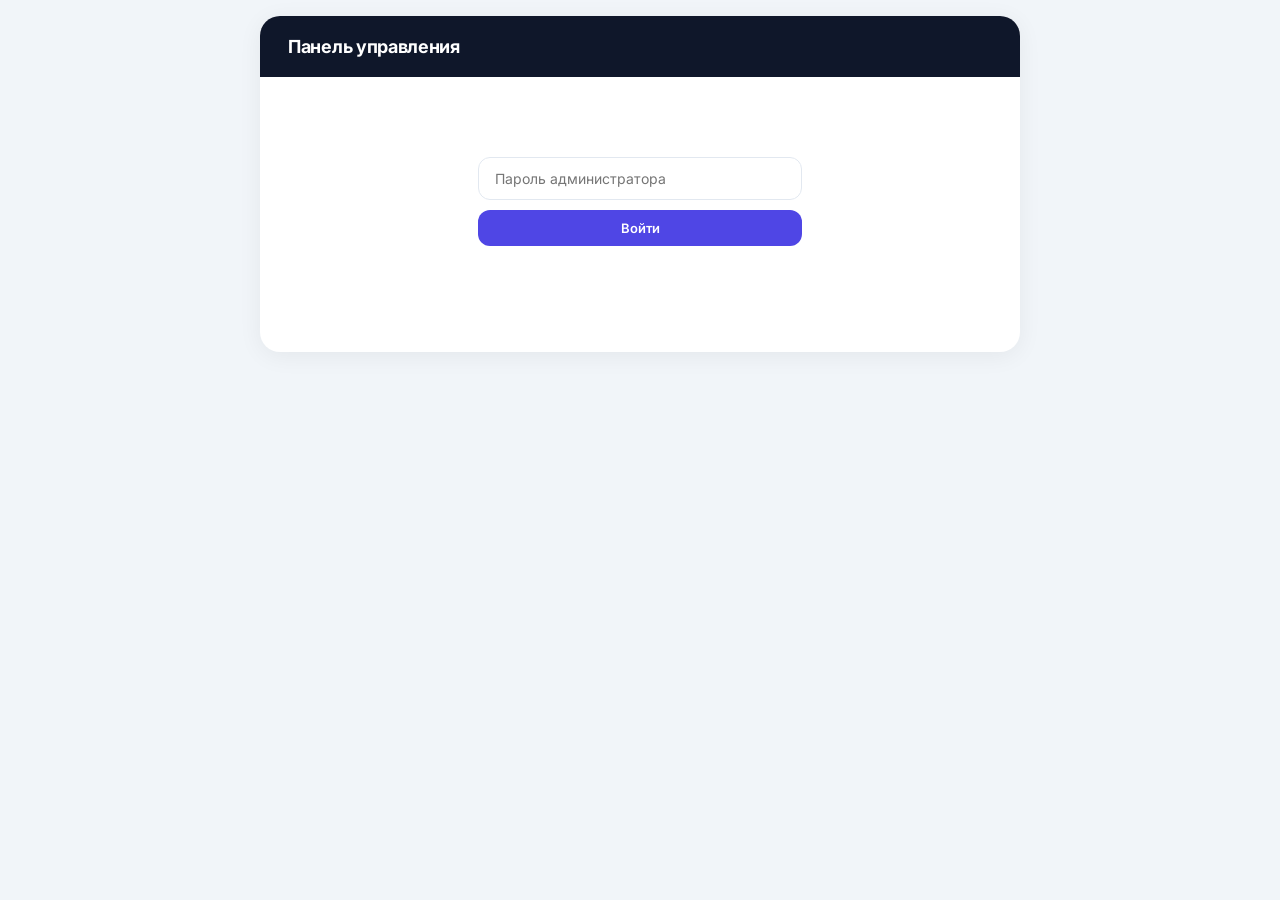
==== adminkapanel.html @ 9cd95189 "Add files via upload" ====
<!DOCTYPE html>
<html lang="ru">
<head>
  <meta charset="UTF-8">
  <meta name="viewport" content="width=device-width,initial-scale=1">
  <title>Панель управления</title>
  <link rel="preconnect" href="https://fonts.googleapis.com">
  <link href="https://fonts.googleapis.com/css2?family=Inter:wght@400;500;600;700&display=swap" rel="stylesheet">
  <style>
    * { box-sizing: border-box; margin: 0; padding: 0; }
    body { font-family: 'Inter', system-ui, -apple-system, sans-serif; background: #f1f5f9; min-height: 100vh; padding: 16px; }
    .container { max-width: 760px; margin: 0 auto; }
    .card { background: #fff; border-radius: 20px; box-shadow: 0 4px 24px rgba(0,0,0,.06); overflow: hidden; margin-bottom: 20px; }
    .card-header { background: #0f172a; color: #fff; padding: 20px 28px; display: flex; justify-content: space-between; align-items: center; flex-wrap: wrap; gap: 10px; }
    .card-header h2 { font-size: 18px; font-weight: 700; letter-spacing: -.3px; }
    .badge-count { background: rgba(255,255,255,.15); padding: 6px 14px; border-radius: 999px; font-size: 13px; font-weight: 600; }
    .card-body { padding: 20px 28px; }
    .section-title { font-size: 12px; font-weight: 700; text-transform: uppercase; letter-spacing: .8px; color: #64748b; margin-bottom: 12px; }
    .input-row { display: flex; gap: 10px; flex-wrap: wrap; margin-bottom: 10px; }
    input, select { flex: 1; min-width: 100px; padding: 12px 16px; border: 1px solid #e2e8f0; border-radius: 12px; font-size: 14px; font-family: inherit; background: #fff; transition: border .2s; }
    input:focus, select:focus { outline: none; border-color: #4f46e5; box-shadow: 0 0 0 3px rgba(79,70,229,.1); }
    .btn { padding: 10px 18px; border-radius: 12px; font-size: 13px; font-weight: 600; cursor: pointer; border: none; transition: all .2s; font-family: inherit; white-space: nowrap; }
    .btn-primary { background: #4f46e5; color: #fff; }
    .btn-primary:hover { background: #4338ca; }
    .btn-primary:disabled { opacity: .5; cursor: not-allowed; }
    .btn-danger { background: #fff; color: #e11d48; border: 1px solid #fecdd3; }
    .btn-danger:hover { background: #ffe4e6; }
    .btn-secondary { background: #f1f5f9; color: #334155; border: 1px solid #e2e8f0; font-size: 12px; padding: 6px 14px; }
    .btn-secondary:hover { background: #e2e8f0; }
    .code-big { background: #f8fafc; border: 1px solid #e2e8f0; border-radius: 16px; padding: 20px; text-align: center; margin-top: 12px; display: none; }
    .code-big .code { font-size: 36px; font-weight: 700; letter-spacing: 10px; color: #0f172a; }
    .code-big .meta { font-size: 12px; color: #64748b; margin-top: 6px; }
    .tabs { display: flex; gap: 4px; margin-bottom: 16px; background: #f1f5f9; border-radius: 12px; padding: 4px; }
    .tab { flex: 1; text-align: center; padding: 10px; border-radius: 10px; font-size: 13px; font-weight: 600; cursor: pointer; color: #64748b; transition: all .2s; }
    .tab.active { background: #fff; color: #0f172a; box-shadow: 0 1px 3px rgba(0,0,0,.08); }
    .table-wrap { overflow-x: auto; border: 1px solid #e2e8f0; border-radius: 12px; max-height: 400px; overflow-y: auto; }
    table { width: 100%; border-collapse: collapse; font-size: 13px; }
    th { text-align: left; padding: 12px 14px; background: #f8fafc; color: #64748b; font-weight: 600; font-size: 11px; text-transform: uppercase; letter-spacing: .5px; border-bottom: 1px solid #e2e8f0; position: sticky; top: 0; }
    td { padding: 12px 14px; border-bottom: 1px solid #f1f5f9; color: #334155; }
    tr:last-child td { border-bottom: none; }
    .badge { display: inline-block; padding: 4px 10px; border-radius: 999px; font-size: 11px; font-weight: 600; }
    .badge-active { background: #d1fae5; color: #047857; }
    .badge-used { background: #dbeafe; color: #1e40af; }
    .badge-expired { background: #f1f5f9; color: #94a3b8; }
    .badge-revoked { background: #ffe4e6; color: #be123c; }
    .msg { font-size: 13px; color: #64748b; margin-top: 8px; min-height: 18px; }
    .login-box { max-width: 380px; margin: 60px auto; }
    .login-box input { width: 100%; margin-bottom: 10px; }
    .login-box .btn { width: 100%; }
    #panel { display: none; }
    .empty-state { text-align: center; padding: 30px; color: #94a3b8; }
    @media (max-width: 500px) { .card-body { padding: 14px; } }
  </style>
</head>
<body>

<div class="container">
  <div class="card" id="loginBox">
    <div class="card-header"><h2>Панель управления</h2></div>
    <div class="card-body login-box">
      <input type="password" id="pass" placeholder="Пароль администратора">
      <button class="btn btn-primary" onclick="login()">Войти</button>
      <div class="msg" id="msgLogin"></div>
    </div>
  </div>

  <div id="panel">
    <div class="card">
      <div class="card-header"><h2>Создать код доступа</h2></div>
      <div class="card-body">
        <div class="input-row">
          <input type="text" id="name" placeholder="Имя клиента или номер чека">
          <select id="ttl">
            <option value="604800">7 дней</option>
            <option value="1209600">14 дней</option>
            <option value="2592000" selected>30 дней</option>
            <option value="7776000">3 месяца</option>
            <option value="31536000">1 год</option>
          </select>
          <button class="btn btn-primary" onclick="createCode()">Создать</button>
        </div>
        <div class="code-big" id="codeDisplay">
          <div class="code" id="code"></div>
          <div class="meta" id="codeMeta"></div>
        </div>
        <div class="msg" id="msgCreate"></div>
      </div>
    </div>

    <div class="card">
      <div class="card-header">
        <h2>Управление доступами</h2>
        <span class="badge-count" id="activeCount">0</span>
      </div>
      <div class="card-body">
        <div class="tabs">
          <div class="tab active" onclick="switchTab('active')">Активные</div>
          <div class="tab" onclick="switchTab('history')">История</div>
        </div>
        <div class="input-row" style="margin-bottom:12px;">
          <input type="text" id="searchInput" placeholder="Поиск по имени..." oninput="filterTable()">
          <button class="btn btn-secondary" onclick="loadStats()">Обновить</button>
        </div>
        <div class="table-wrap">
          <table>
            <thead><tr><th>Клиент</th><th>Код</th><th>Создан</th><th>Истекает</th><th>Статус</th><th></th></tr></thead>
            <tbody id="statsBody"><tr><td colspan="6"><div class="empty-state">Загрузка...</div></td></tr></tbody>
          </table>
        </div>
        <div class="msg" id="msgStats"></div>
      </div>
    </div>

    <div class="card">
      <div class="card-header"><h2>Отозвать доступ</h2></div>
      <div class="card-body">
        <div class="input-row">
          <input type="text" id="revokeName" placeholder="Имя клиента для отзыва">
          <button class="btn btn-danger" onclick="revokeAccess()">Отозвать доступ</button>
        </div>
        <div class="msg" id="msgRevoke"></div>
      </div>
    </div>
  </div>
</div>

<script>
let adminPass = '';
let currentTab = 'active';
let allCodes = [];
let allAccessKeys = [];

async function login() {
    adminPass = document.getElementById('pass').value;
    const r = await fetch('/.netlify/functions/admin', {
        method:'POST', headers:{'Content-Type':'application/json'},
        body: JSON.stringify({pass:adminPass, name:'check', ttl:1})
    });
    if (r.ok) {
        document.getElementById('loginBox').style.display = 'none';
        document.getElementById('panel').style.display = 'block';
        loadStats();
    } else {
        document.getElementById('msgLogin').textContent = 'Неверный пароль';
    }
}

function switchTab(tab) {
    currentTab = tab;
    document.querySelectorAll('.tab').forEach((t,i) => {
        t.classList.toggle('active', (i===0 && tab==='active') || (i===1 && tab==='history'));
    });
    filterTable();
}

async function createCode() {
    const name = document.getElementById('name').value || 'User';
    const ttl = parseInt(document.getElementById('ttl').value);
    const btn = document.querySelector('.btn-primary');
    btn.disabled = true;
    document.getElementById('msgCreate').textContent = 'Создание...';
    
    const r = await fetch('/.netlify/functions/admin', {
        method:'POST', headers:{'Content-Type':'application/json'},
        body: JSON.stringify({pass:adminPass, name, ttl})
    });
    const data = await r.json();
    if (r.ok) {
        document.getElementById('code').textContent = data.code;
        const days = Math.round(ttl/86400);
        document.getElementById('codeMeta').textContent = `Срок: ${days} дн. | Клиент: ${name}`;
        document.getElementById('codeDisplay').style.display = 'block';
        document.getElementById('msgCreate').textContent = '';
        loadStats();
    } else {
        document.getElementById('msgCreate').textContent = 'Ошибка создания кода';
    }
    btn.disabled = false;
}

async function revokeAccess() {
    const name = document.getElementById('revokeName').value.trim();
    if (!name) { document.getElementById('msgRevoke').textContent = 'Введите имя клиента'; return; }
    
    document.getElementById('msgRevoke').textContent = 'Отзыв доступа...';
    
    // Удаляем ключ доступа
    await fetch(`https://sharp-boxer-145758.upstash.io/del/access:${name}`, {
        headers: { Authorization: `Bearer gQAAAAAAAjleAAIgcDJkYjRlZTgzNDVkODY0ZDBlOTBlY2U2MzBiZjE2MDA1NA` }
    });
    
    // Удаляем все коды с этим именем
    const keysToDelete = allCodes.filter(c => c.name === name);
    for (const k of keysToDelete) {
        if (k.code !== '-') {
            await fetch(`https://sharp-boxer-145758.upstash.io/del/code:${k.code}`, {
                headers: { Authorization: `Bearer gQAAAAAAAjleAAIgcDJkYjRlZTgzNDVkODY0ZDBlOTBlY2U2MzBiZjE2MDA1NA` }
            });
        }
    }
    
    document.getElementById('msgRevoke').textContent = `Доступ для "${name}" полностью отозван.`;
    document.getElementById('revokeName').value = '';
    loadStats();
}

async function loadStats() {
    document.getElementById('msgStats').textContent = '';
    try {
        allCodes = [];
        
        // Загружаем ключи доступа access:*
        const r1 = await fetch('https://sharp-boxer-145758.upstash.io/keys/access:*', {
            headers: { Authorization: `Bearer gQAAAAAAAjleAAIgcDJkYjRlZTgzNDVkODY0ZDBlOTBlY2U2MzBiZjE2MDA1NA` }
        });
        const d1 = await r1.json();
        allAccessKeys = d1.result || [];
        
        for (const accessKey of allAccessKeys) {
            const r = await fetch(`https://sharp-boxer-145758.upstash.io/get/${accessKey}`, {
                headers: { Authorization: `Bearer gQAAAAAAAjleAAIgcDJkYjRlZTgzNDVkODY0ZDBlOTBlY2U2MzBiZjE2MDA1NA` }
            });
            const d = await r.json();
            if (d.result) {
                try {
                    const info = JSON.parse(d.result);
                    allCodes.push({
                        name: info.name,
                        code: '-',
                        createdAt: new Date(info.createdAt || Date.now()),
                        expiresAt: new Date(info.expiresAt || Date.now()),
                        isActive: true,
                        isUsed: false
                    });
                } catch(e) {}
            }
        }
        
        // Загружаем неиспользованные коды code:*
        const r2 = await fetch('https://sharp-boxer-145758.upstash.io/keys/code:*', {
            headers: { Authorization: `Bearer gQAAAAAAAjleAAIgcDJkYjRlZTgzNDVkODY0ZDBlOTBlY2U2MzBiZjE2MDA1NA` }
        });
        const d2 = await r2.json();
        const codeKeys = d2.result || [];
        
        for (const key of codeKeys) {
            const r = await fetch(`https://sharp-boxer-145758.upstash.io/get/${key}`, {
                headers: { Authorization: `Bearer gQAAAAAAAjleAAIgcDJkYjRlZTgzNDVkODY0ZDBlOTBlY2U2MzBiZjE2MDA1NA` }
            });
            const d = await r.json();
            if (d.result) {
                try {
                    const info = JSON.parse(d.result);
                    const expires = new Date(info.expiresAt);
                    const now = new Date();
                    allCodes.push({
                        name: info.name,
                        code: key.replace('code:',''),
                        createdAt: new Date(info.createdAt),
                        expiresAt: expires,
                        isActive: expires > now,
                        isUsed: false
                    });
                } catch(e) {}
            }
        }
        
        // Убираем дубликаты
        const seen = new Set();
        allCodes = allCodes.filter(c => {
            const key = c.name + c.code;
            if (seen.has(key)) return false;
            seen.add(key);
            return true;
        });
        
        allCodes.sort((a,b) => b.createdAt - a.createdAt);
        
        const activeCodes = allCodes.filter(c => c.isActive);
        document.getElementById('activeCount').textContent = activeCodes.length;
        
        filterTable();
        document.getElementById('msgStats').textContent = `Всего записей: ${allCodes.length} | Активных: ${activeCodes.length}`;
    } catch(e) {
        document.getElementById('msgStats').textContent = 'Ошибка загрузки';
    }
}

function filterTable() {
    const query = document.getElementById('searchInput').value.toLowerCase();
    let filtered = currentTab === 'active' ? allCodes.filter(c => c.isActive) : [...allCodes];
    if (query) filtered = filtered.filter(c => c.name.toLowerCase().includes(query));
    renderTable(filtered);
}

function renderTable(codes) {
    let html = '';
    for (const c of codes) {
        let statusBadge = '';
        if (c.isActive) statusBadge = '<span class="badge badge-active">Активен</span>';
        else if (c.expiresAt < new Date()) statusBadge = '<span class="badge badge-expired">Истёк</span>';
        else statusBadge = '<span class="badge badge-used">Использован</span>';
        
        html += `<tr>
            <td><strong>${c.name}</strong></td>
            <td style="font-family:monospace;">${c.code}</td>
            <td>${c.createdAt.toLocaleString('ru-RU')}</td>
            <td>${c.expiresAt.toLocaleString('ru-RU')}</td>
            <td>${statusBadge}</td>
            <td style="text-align:right;">
                ${c.isActive ? `<button class="btn btn-danger" style="padding:4px 10px;font-size:11px;" onclick="revokeByName('${c.name}')">Отозвать</button>` : '<span style="color:#94a3b8;font-size:11px;">—</span>'}
            </td>
        </tr>`;
    }
    document.getElementById('statsBody').innerHTML = html || '<tr><td colspan="6"><div class="empty-state">Нет записей</div></td></tr>';
}

function revokeByName(name) {
    document.getElementById('revokeName').value = name;
    revokeAccess();
}
</script>
</body>
</html>
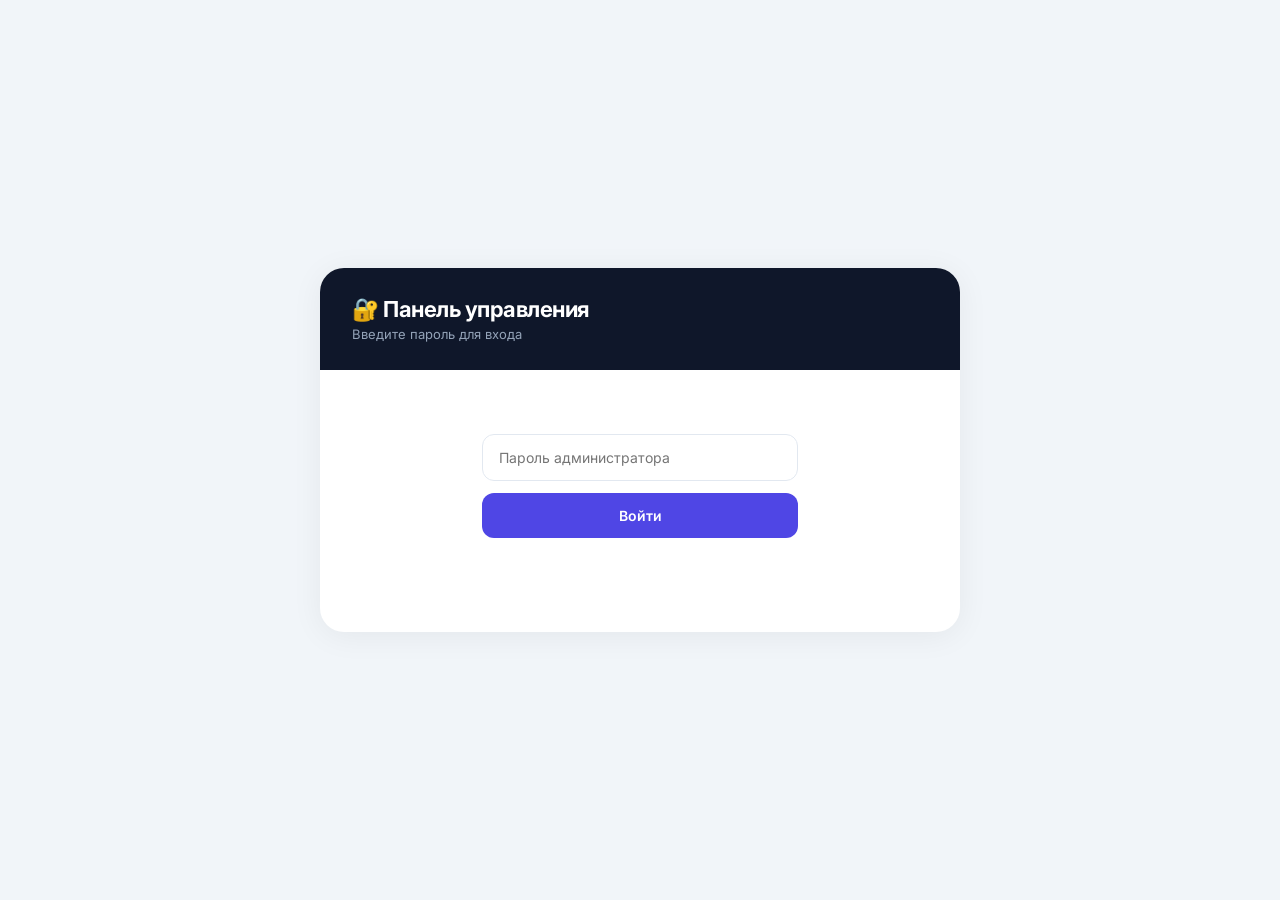
==== commit 25a98720: "Update adminkapanel.html" ====
--- a/adminkapanel.html
+++ b/adminkapanel.html
@@ -2,125 +2,146 @@
 <html lang="ru">
 <head>
   <meta charset="UTF-8">
-  <meta name="viewport" content="width=device-width,initial-scale=1">
+  <meta name="viewport" content="width=device-width,initial-scale=1,maximum-scale=1,user-scalable=no">
   <title>Панель управления</title>
-  <link rel="preconnect" href="https://fonts.googleapis.com">
   <link href="https://fonts.googleapis.com/css2?family=Inter:wght@400;500;600;700&display=swap" rel="stylesheet">
   <style>
     * { box-sizing: border-box; margin: 0; padding: 0; }
-    body { font-family: 'Inter', system-ui, -apple-system, sans-serif; background: #f1f5f9; min-height: 100vh; padding: 16px; }
-    .container { max-width: 760px; margin: 0 auto; }
-    .card { background: #fff; border-radius: 20px; box-shadow: 0 4px 24px rgba(0,0,0,.06); overflow: hidden; margin-bottom: 20px; }
-    .card-header { background: #0f172a; color: #fff; padding: 20px 28px; display: flex; justify-content: space-between; align-items: center; flex-wrap: wrap; gap: 10px; }
-    .card-header h2 { font-size: 18px; font-weight: 700; letter-spacing: -.3px; }
-    .badge-count { background: rgba(255,255,255,.15); padding: 6px 14px; border-radius: 999px; font-size: 13px; font-weight: 600; }
-    .card-body { padding: 20px 28px; }
-    .section-title { font-size: 12px; font-weight: 700; text-transform: uppercase; letter-spacing: .8px; color: #64748b; margin-bottom: 12px; }
-    .input-row { display: flex; gap: 10px; flex-wrap: wrap; margin-bottom: 10px; }
-    input, select { flex: 1; min-width: 100px; padding: 12px 16px; border: 1px solid #e2e8f0; border-radius: 12px; font-size: 14px; font-family: inherit; background: #fff; transition: border .2s; }
+    body { font-family: 'Inter', -apple-system, sans-serif; background: #f1f5f9; min-height: 100vh; display: flex; align-items: center; justify-content: center; padding: 16px; }
+    .panel { width: 100%; max-width: 640px; background: #fff; border-radius: 24px; box-shadow: 0 4px 32px rgba(0,0,0,.06); overflow: hidden; }
+    .panel-header { background: #0f172a; color: #fff; padding: 28px 32px; }
+    .panel-header h1 { font-size: 22px; font-weight: 700; letter-spacing: -.5px; }
+    .panel-header p { font-size: 13px; color: #94a3b8; margin-top: 4px; }
+    .panel-body { padding: 24px 32px; }
+    .card { background: #f8fafc; border: 1px solid #e2e8f0; border-radius: 16px; padding: 24px; margin-bottom: 20px; }
+    .card-title { font-size: 15px; font-weight: 700; color: #0f172a; margin-bottom: 16px; display: flex; align-items: center; gap: 10px; }
+    .card-title .icon { width: 36px; height: 36px; border-radius: 10px; display: flex; align-items: center; justify-content: center; font-size: 18px; flex-shrink: 0; }
+    .icon-green { background: #d1fae5; color: #047857; }
+    .icon-blue { background: #dbeafe; color: #1e40af; }
+    .icon-red { background: #ffe4e6; color: #be123c; }
+    .input-row { display: flex; gap: 10px; flex-wrap: wrap; }
+    input, select { flex: 1; min-width: 120px; padding: 14px 16px; border: 1px solid #e2e8f0; border-radius: 12px; font-size: 14px; font-family: inherit; background: #fff; transition: all .15s; }
     input:focus, select:focus { outline: none; border-color: #4f46e5; box-shadow: 0 0 0 3px rgba(79,70,229,.1); }
-    .btn { padding: 10px 18px; border-radius: 12px; font-size: 13px; font-weight: 600; cursor: pointer; border: none; transition: all .2s; font-family: inherit; white-space: nowrap; }
+    .btn { padding: 14px 24px; border-radius: 12px; font-size: 14px; font-weight: 600; cursor: pointer; border: none; transition: all .15s; font-family: inherit; white-space: nowrap; }
     .btn-primary { background: #4f46e5; color: #fff; }
-    .btn-primary:hover { background: #4338ca; }
-    .btn-primary:disabled { opacity: .5; cursor: not-allowed; }
+    .btn-primary:hover { background: #4338ca; transform: translateY(-1px); box-shadow: 0 4px 12px rgba(79,70,229,.3); }
+    .btn-primary:disabled { opacity: .5; transform: none; box-shadow: none; }
     .btn-danger { background: #fff; color: #e11d48; border: 1px solid #fecdd3; }
     .btn-danger:hover { background: #ffe4e6; }
-    .btn-secondary { background: #f1f5f9; color: #334155; border: 1px solid #e2e8f0; font-size: 12px; padding: 6px 14px; }
-    .btn-secondary:hover { background: #e2e8f0; }
-    .code-big { background: #f8fafc; border: 1px solid #e2e8f0; border-radius: 16px; padding: 20px; text-align: center; margin-top: 12px; display: none; }
-    .code-big .code { font-size: 36px; font-weight: 700; letter-spacing: 10px; color: #0f172a; }
-    .code-big .meta { font-size: 12px; color: #64748b; margin-top: 6px; }
-    .tabs { display: flex; gap: 4px; margin-bottom: 16px; background: #f1f5f9; border-radius: 12px; padding: 4px; }
-    .tab { flex: 1; text-align: center; padding: 10px; border-radius: 10px; font-size: 13px; font-weight: 600; cursor: pointer; color: #64748b; transition: all .2s; }
-    .tab.active { background: #fff; color: #0f172a; box-shadow: 0 1px 3px rgba(0,0,0,.08); }
-    .table-wrap { overflow-x: auto; border: 1px solid #e2e8f0; border-radius: 12px; max-height: 400px; overflow-y: auto; }
+    .btn-outline { background: #fff; color: #334155; border: 1px solid #e2e8f0; }
+    .btn-outline:hover { background: #f1f5f9; }
+    .btn-sm { padding: 8px 14px; font-size: 12px; }
+    .code-display { background: #0f172a; color: #fff; border-radius: 16px; padding: 24px; text-align: center; margin-top: 16px; display: none; }
+    .code-display .code { font-size: 42px; font-weight: 700; letter-spacing: 10px; }
+    .code-display .meta { font-size: 13px; color: #94a3b8; margin-top: 6px; }
+    .code-display .copy-btn { margin-top: 12px; }
+    .table-wrap { border: 1px solid #e2e8f0; border-radius: 12px; overflow-x: auto; max-height: 350px; overflow-y: auto; }
     table { width: 100%; border-collapse: collapse; font-size: 13px; }
-    th { text-align: left; padding: 12px 14px; background: #f8fafc; color: #64748b; font-weight: 600; font-size: 11px; text-transform: uppercase; letter-spacing: .5px; border-bottom: 1px solid #e2e8f0; position: sticky; top: 0; }
-    td { padding: 12px 14px; border-bottom: 1px solid #f1f5f9; color: #334155; }
-    tr:last-child td { border-bottom: none; }
+    th { text-align: left; padding: 12px 16px; background: #f8fafc; color: #64748b; font-weight: 600; font-size: 11px; text-transform: uppercase; letter-spacing: .5px; position: sticky; top: 0; }
+    td { padding: 12px 16px; border-bottom: 1px solid #f1f5f9; color: #334155; }
+    tr:hover td { background: #f8fafc; }
     .badge { display: inline-block; padding: 4px 10px; border-radius: 999px; font-size: 11px; font-weight: 600; }
     .badge-active { background: #d1fae5; color: #047857; }
+    .badge-expired { background: #f1f5f9; color: #94a3b8; }
     .badge-used { background: #dbeafe; color: #1e40af; }
-    .badge-expired { background: #f1f5f9; color: #94a3b8; }
-    .badge-revoked { background: #ffe4e6; color: #be123c; }
-    .msg { font-size: 13px; color: #64748b; margin-top: 8px; min-height: 18px; }
-    .login-box { max-width: 380px; margin: 60px auto; }
-    .login-box input { width: 100%; margin-bottom: 10px; }
+    .msg { font-size: 13px; color: #64748b; margin-top: 10px; min-height: 20px; }
+    .login-box { max-width: 380px; margin: 40px auto; text-align: center; }
+    .login-box input { width: 100%; margin-bottom: 12px; }
     .login-box .btn { width: 100%; }
     #panel { display: none; }
-    .empty-state { text-align: center; padding: 30px; color: #94a3b8; }
-    @media (max-width: 500px) { .card-body { padding: 14px; } }
+    .tabs { display: flex; gap: 4px; margin-bottom: 16px; background: #f1f5f9; border-radius: 12px; padding: 4px; }
+    .tab { flex: 1; text-align: center; padding: 10px; border-radius: 10px; font-size: 13px; font-weight: 600; cursor: pointer; color: #64748b; transition: all .15s; }
+    .tab.active { background: #fff; color: #0f172a; box-shadow: 0 1px 3px rgba(0,0,0,.08); }
+    .stat-row { display: flex; gap: 8px; flex-wrap: wrap; margin-bottom: 16px; }
+    .stat-item { flex: 1; min-width: 80px; background: #fff; border: 1px solid #e2e8f0; border-radius: 12px; padding: 12px; text-align: center; }
+    .stat-item .stat-num { font-size: 22px; font-weight: 700; color: #0f172a; }
+    .stat-item .stat-label { font-size: 11px; color: #94a3b8; margin-top: 2px; }
+    @media (max-width: 480px) {
+      .panel-body { padding: 16px; }
+      .input-row { flex-direction: column; }
+      .btn { width: 100%; }
+      .stat-row { gap: 6px; }
+      .stat-item { min-width: 60px; padding: 10px; }
+      .stat-item .stat-num { font-size: 18px; }
+    }
   </style>
 </head>
 <body>
 
-<div class="container">
-  <div class="card" id="loginBox">
-    <div class="card-header"><h2>Панель управления</h2></div>
-    <div class="card-body login-box">
-      <input type="password" id="pass" placeholder="Пароль администратора">
-      <button class="btn btn-primary" onclick="login()">Войти</button>
-      <div class="msg" id="msgLogin"></div>
-    </div>
-  </div>
-
-  <div id="panel">
+<div class="panel" id="loginBox">
+  <div class="panel-header">
+    <h1>🔐 Панель управления</h1>
+    <p>Введите пароль для входа</p>
+  </div>
+  <div class="panel-body login-box">
+    <input type="password" id="pass" placeholder="Пароль администратора">
+    <button class="btn btn-primary" onclick="login()">Войти</button>
+    <div class="msg" id="msgLogin"></div>
+  </div>
+</div>
+
+<div class="panel" id="panel">
+  <div class="panel-header">
+    <h1>🔐 Панель управления</h1>
+    <p>Создание кодов и управление доступами</p>
+  </div>
+  <div class="panel-body">
+    
+    <div class="stat-row" id="statRow">
+      <div class="stat-item"><div class="stat-num" id="totalCodes">0</div><div class="stat-label">Всего кодов</div></div>
+      <div class="stat-item"><div class="stat-num" id="activeCodes">0</div><div class="stat-label">Активных</div></div>
+      <div class="stat-item"><div class="stat-num" id="expiredCodes">0</div><div class="stat-label">Истекших</div></div>
+    </div>
+
     <div class="card">
-      <div class="card-header"><h2>Создать код доступа</h2></div>
-      <div class="card-body">
-        <div class="input-row">
-          <input type="text" id="name" placeholder="Имя клиента или номер чека">
-          <select id="ttl">
-            <option value="604800">7 дней</option>
-            <option value="1209600">14 дней</option>
-            <option value="2592000" selected>30 дней</option>
-            <option value="7776000">3 месяца</option>
-            <option value="31536000">1 год</option>
-          </select>
-          <button class="btn btn-primary" onclick="createCode()">Создать</button>
-        </div>
-        <div class="code-big" id="codeDisplay">
-          <div class="code" id="code"></div>
-          <div class="meta" id="codeMeta"></div>
-        </div>
-        <div class="msg" id="msgCreate"></div>
-      </div>
+      <div class="card-title"><span class="icon icon-green">🎫</span>Создать код доступа</div>
+      <div class="input-row">
+        <input type="text" id="name" placeholder="Имя клиента или номер чека">
+        <select id="ttl">
+          <option value="604800">7 дней</option>
+          <option value="1209600">14 дней</option>
+          <option value="2592000" selected>30 дней</option>
+          <option value="7776000">3 месяца</option>
+          <option value="31536000">1 год</option>
+        </select>
+        <button class="btn btn-primary" onclick="createCode()">Создать код</button>
+      </div>
+      <div class="code-display" id="codeDisplay">
+        <div class="code" id="code"></div>
+        <div class="meta" id="codeMeta"></div>
+        <button class="btn btn-outline copy-btn" onclick="copyCode()">📋 Скопировать код</button>
+      </div>
+      <div class="msg" id="msgCreate"></div>
     </div>
 
     <div class="card">
-      <div class="card-header">
-        <h2>Управление доступами</h2>
-        <span class="badge-count" id="activeCount">0</span>
-      </div>
-      <div class="card-body">
-        <div class="tabs">
-          <div class="tab active" onclick="switchTab('active')">Активные</div>
-          <div class="tab" onclick="switchTab('history')">История</div>
-        </div>
-        <div class="input-row" style="margin-bottom:12px;">
-          <input type="text" id="searchInput" placeholder="Поиск по имени..." oninput="filterTable()">
-          <button class="btn btn-secondary" onclick="loadStats()">Обновить</button>
-        </div>
-        <div class="table-wrap">
-          <table>
-            <thead><tr><th>Клиент</th><th>Код</th><th>Создан</th><th>Истекает</th><th>Статус</th><th></th></tr></thead>
-            <tbody id="statsBody"><tr><td colspan="6"><div class="empty-state">Загрузка...</div></td></tr></tbody>
-          </table>
-        </div>
-        <div class="msg" id="msgStats"></div>
-      </div>
+      <div class="card-title"><span class="icon icon-blue">📋</span>Активные доступы</div>
+      <div class="input-row" style="margin-bottom:12px;">
+        <input type="text" id="searchInput" placeholder="🔍 Поиск по имени..." oninput="filterTable()">
+        <button class="btn btn-outline" onclick="loadStats()" style="flex:0;">🔄 Обновить</button>
+      </div>
+      <div class="tabs">
+        <div class="tab active" onclick="switchTab('active')">Активные</div>
+        <div class="tab" onclick="switchTab('history')">История</div>
+      </div>
+      <div class="table-wrap">
+        <table>
+          <thead><tr><th>Клиент</th><th>Код</th><th>Создан</th><th>Истекает</th><th></th></tr></thead>
+          <tbody id="statsBody"><tr><td colspan="5" style="text-align:center;color:#94a3b8;padding:20px;">Загрузка...</td></tr></tbody>
+        </table>
+      </div>
+      <div class="msg" id="msgStats"></div>
     </div>
 
     <div class="card">
-      <div class="card-header"><h2>Отозвать доступ</h2></div>
-      <div class="card-body">
-        <div class="input-row">
-          <input type="text" id="revokeName" placeholder="Имя клиента для отзыва">
-          <button class="btn btn-danger" onclick="revokeAccess()">Отозвать доступ</button>
-        </div>
-        <div class="msg" id="msgRevoke"></div>
-      </div>
-    </div>
+      <div class="card-title"><span class="icon icon-red">❌</span>Отозвать доступ</div>
+      <div class="input-row">
+        <input type="text" id="revokeName" placeholder="Имя клиента для отзыва">
+        <button class="btn btn-danger" onclick="revokeAccess()">Отозвать доступ</button>
+      </div>
+      <div class="msg" id="msgRevoke"></div>
+    </div>
+
   </div>
 </div>
 
@@ -128,7 +149,6 @@
 let adminPass = '';
 let currentTab = 'active';
 let allCodes = [];
-let allAccessKeys = [];
 
 async function login() {
     adminPass = document.getElementById('pass').value;
@@ -141,7 +161,7 @@
         document.getElementById('panel').style.display = 'block';
         loadStats();
     } else {
-        document.getElementById('msgLogin').textContent = 'Неверный пароль';
+        document.getElementById('msgLogin').textContent = '❌ Неверный пароль';
     }
 }
 
@@ -158,7 +178,7 @@
     const ttl = parseInt(document.getElementById('ttl').value);
     const btn = document.querySelector('.btn-primary');
     btn.disabled = true;
-    document.getElementById('msgCreate').textContent = 'Создание...';
+    document.getElementById('msgCreate').textContent = '⏳ Создание...';
     
     const r = await fetch('/.netlify/functions/admin', {
         method:'POST', headers:{'Content-Type':'application/json'},
@@ -168,156 +188,85 @@
     if (r.ok) {
         document.getElementById('code').textContent = data.code;
         const days = Math.round(ttl/86400);
-        document.getElementById('codeMeta').textContent = `Срок: ${days} дн. | Клиент: ${name}`;
+        document.getElementById('codeMeta').textContent = 'Срок: ' + days + ' дн. | Клиент: ' + name;
         document.getElementById('codeDisplay').style.display = 'block';
-        document.getElementById('msgCreate').textContent = '';
+        document.getElementById('msgCreate').textContent = '✅ Код создан!';
+        document.getElementById('name').value = '';
         loadStats();
     } else {
-        document.getElementById('msgCreate').textContent = 'Ошибка создания кода';
+        document.getElementById('msgCreate').textContent = '❌ Ошибка создания';
     }
     btn.disabled = false;
+}
+
+function copyCode() {
+    const code = document.getElementById('code').textContent;
+    navigator.clipboard.writeText(code);
+    alert('📋 Код скопирован: ' + code);
 }
 
 async function revokeAccess() {
     const name = document.getElementById('revokeName').value.trim();
-    if (!name) { document.getElementById('msgRevoke').textContent = 'Введите имя клиента'; return; }
-    
-    document.getElementById('msgRevoke').textContent = 'Отзыв доступа...';
-    
-    // Удаляем ключ доступа
-    await fetch(`https://sharp-boxer-145758.upstash.io/del/access:${name}`, {
-        headers: { Authorization: `Bearer gQAAAAAAAjleAAIgcDJkYjRlZTgzNDVkODY0ZDBlOTBlY2U2MzBiZjE2MDA1NA` }
-    });
-    
-    // Удаляем все коды с этим именем
-    const keysToDelete = allCodes.filter(c => c.name === name);
-    for (const k of keysToDelete) {
-        if (k.code !== '-') {
-            await fetch(`https://sharp-boxer-145758.upstash.io/del/code:${k.code}`, {
-                headers: { Authorization: `Bearer gQAAAAAAAjleAAIgcDJkYjRlZTgzNDVkODY0ZDBlOTBlY2U2MzBiZjE2MDA1NA` }
-            });
+    if (!name) { document.getElementById('msgRevoke').textContent = '❌ Введите имя клиента'; return; }
+    document.getElementById('msgRevoke').textContent = '⏳ Отзыв...';
+    
+    const r = await fetch('/.netlify/functions/admin', {
+        method:'POST', headers:{'Content-Type':'application/json'},
+        body: JSON.stringify({pass:adminPass, name, action:'revoke'})
+    });
+    
+    if (r.ok) {
+        document.getElementById('msgRevoke').textContent = '✅ Доступ отозван: ' + name;
+        document.getElementById('revokeName').value = '';
+        loadStats();
+    } else {
+        document.getElementById('msgRevoke').textContent = '❌ Ошибка отзыва';
+    }
+}
+
+async function loadStats() {
+    allCodes = [];
+    try {
+        const r = await fetch('/.netlify/functions/admin', {
+            method:'POST', headers:{'Content-Type':'application/json'},
+            body: JSON.stringify({pass:adminPass, action:'list'})
+        });
+        if (r.ok) {
+            const data = await r.json();
+            allCodes = (data.codes || []).map(c => ({
+                name: c.name,
+                code: c.code,
+                createdAt: new Date(c.createdAt),
+                expiresAt: new Date(c.expiresAt),
+                isActive: new Date(c.expiresAt) > new Date()
+            }));
+            allCodes.sort((a,b) => b.createdAt - a.createdAt);
         }
-    }
-    
-    document.getElementById('msgRevoke').textContent = `Доступ для "${name}" полностью отозван.`;
-    document.getElementById('revokeName').value = '';
-    loadStats();
-}
-
-async function loadStats() {
-    document.getElementById('msgStats').textContent = '';
-    try {
-        allCodes = [];
-        
-        // Загружаем ключи доступа access:*
-        const r1 = await fetch('https://sharp-boxer-145758.upstash.io/keys/access:*', {
-            headers: { Authorization: `Bearer gQAAAAAAAjleAAIgcDJkYjRlZTgzNDVkODY0ZDBlOTBlY2U2MzBiZjE2MDA1NA` }
-        });
-        const d1 = await r1.json();
-        allAccessKeys = d1.result || [];
-        
-        for (const accessKey of allAccessKeys) {
-            const r = await fetch(`https://sharp-boxer-145758.upstash.io/get/${accessKey}`, {
-                headers: { Authorization: `Bearer gQAAAAAAAjleAAIgcDJkYjRlZTgzNDVkODY0ZDBlOTBlY2U2MzBiZjE2MDA1NA` }
-            });
-            const d = await r.json();
-            if (d.result) {
-                try {
-                    const info = JSON.parse(d.result);
-                    allCodes.push({
-                        name: info.name,
-                        code: '-',
-                        createdAt: new Date(info.createdAt || Date.now()),
-                        expiresAt: new Date(info.expiresAt || Date.now()),
-                        isActive: true,
-                        isUsed: false
-                    });
-                } catch(e) {}
-            }
-        }
-        
-        // Загружаем неиспользованные коды code:*
-        const r2 = await fetch('https://sharp-boxer-145758.upstash.io/keys/code:*', {
-            headers: { Authorization: `Bearer gQAAAAAAAjleAAIgcDJkYjRlZTgzNDVkODY0ZDBlOTBlY2U2MzBiZjE2MDA1NA` }
-        });
-        const d2 = await r2.json();
-        const codeKeys = d2.result || [];
-        
-        for (const key of codeKeys) {
-            const r = await fetch(`https://sharp-boxer-145758.upstash.io/get/${key}`, {
-                headers: { Authorization: `Bearer gQAAAAAAAjleAAIgcDJkYjRlZTgzNDVkODY0ZDBlOTBlY2U2MzBiZjE2MDA1NA` }
-            });
-            const d = await r.json();
-            if (d.result) {
-                try {
-                    const info = JSON.parse(d.result);
-                    const expires = new Date(info.expiresAt);
-                    const now = new Date();
-                    allCodes.push({
-                        name: info.name,
-                        code: key.replace('code:',''),
-                        createdAt: new Date(info.createdAt),
-                        expiresAt: expires,
-                        isActive: expires > now,
-                        isUsed: false
-                    });
-                } catch(e) {}
-            }
-        }
-        
-        // Убираем дубликаты
-        const seen = new Set();
-        allCodes = allCodes.filter(c => {
-            const key = c.name + c.code;
-            if (seen.has(key)) return false;
-            seen.add(key);
-            return true;
-        });
-        
-        allCodes.sort((a,b) => b.createdAt - a.createdAt);
-        
-        const activeCodes = allCodes.filter(c => c.isActive);
-        document.getElementById('activeCount').textContent = activeCodes.length;
-        
-        filterTable();
-        document.getElementById('msgStats').textContent = `Всего записей: ${allCodes.length} | Активных: ${activeCodes.length}`;
-    } catch(e) {
-        document.getElementById('msgStats').textContent = 'Ошибка загрузки';
-    }
+    } catch(e) {}
+    
+    document.getElementById('totalCodes').textContent = allCodes.length;
+    document.getElementById('activeCodes').textContent = allCodes.filter(c => c.isActive).length;
+    document.getElementById('expiredCodes').textContent = allCodes.filter(c => !c.isActive).length;
+    filterTable();
 }
 
 function filterTable() {
     const query = document.getElementById('searchInput').value.toLowerCase();
     let filtered = currentTab === 'active' ? allCodes.filter(c => c.isActive) : [...allCodes];
     if (query) filtered = filtered.filter(c => c.name.toLowerCase().includes(query));
-    renderTable(filtered);
-}
-
-function renderTable(codes) {
-    let html = '';
-    for (const c of codes) {
-        let statusBadge = '';
-        if (c.isActive) statusBadge = '<span class="badge badge-active">Активен</span>';
-        else if (c.expiresAt < new Date()) statusBadge = '<span class="badge badge-expired">Истёк</span>';
-        else statusBadge = '<span class="badge badge-used">Использован</span>';
-        
-        html += `<tr>
+    
+    document.getElementById('statsBody').innerHTML = filtered.map(c => `
+        <tr>
             <td><strong>${c.name}</strong></td>
-            <td style="font-family:monospace;">${c.code}</td>
-            <td>${c.createdAt.toLocaleString('ru-RU')}</td>
-            <td>${c.expiresAt.toLocaleString('ru-RU')}</td>
-            <td>${statusBadge}</td>
-            <td style="text-align:right;">
-                ${c.isActive ? `<button class="btn btn-danger" style="padding:4px 10px;font-size:11px;" onclick="revokeByName('${c.name}')">Отозвать</button>` : '<span style="color:#94a3b8;font-size:11px;">—</span>'}
+            <td style="font-family:monospace;font-weight:600;">${c.code}</td>
+            <td style="font-size:12px;">${c.createdAt.toLocaleString('ru-RU')}</td>
+            <td style="font-size:12px;">${c.expiresAt.toLocaleString('ru-RU')}</td>
+            <td>
+                <span class="badge ${c.isActive ? 'badge-active' : 'badge-expired'}">${c.isActive ? 'Активен' : 'Истёк'}</span>
+                ${c.isActive ? `<button class="btn btn-danger btn-sm" style="margin-left:6px;" onclick="document.getElementById('revokeName').value='${c.name}';revokeAccess();">Отозвать</button>` : ''}
             </td>
-        </tr>`;
-    }
-    document.getElementById('statsBody').innerHTML = html || '<tr><td colspan="6"><div class="empty-state">Нет записей</div></td></tr>';
-}
-
-function revokeByName(name) {
-    document.getElementById('revokeName').value = name;
-    revokeAccess();
+        </tr>
+    `).join('') || '<tr><td colspan="5" style="text-align:center;color:#94a3b8;padding:20px;">Нет записей</td></tr>';
 }
 </script>
 </body>
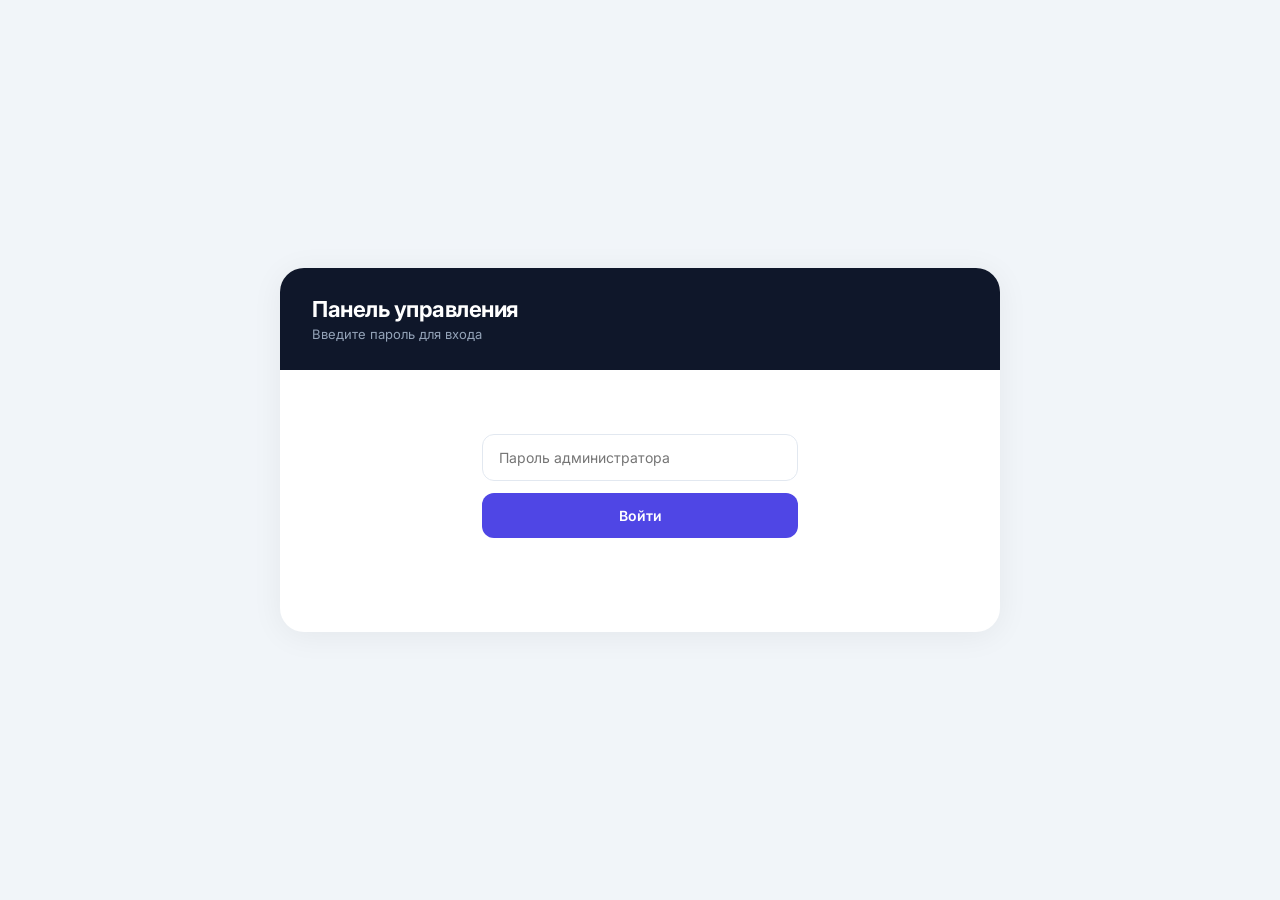
==== commit b4f48ebb: "Update adminkapanel.html" ====
--- a/adminkapanel.html
+++ b/adminkapanel.html
@@ -8,7 +8,7 @@
   <style>
     * { box-sizing: border-box; margin: 0; padding: 0; }
     body { font-family: 'Inter', -apple-system, sans-serif; background: #f1f5f9; min-height: 100vh; display: flex; align-items: center; justify-content: center; padding: 16px; }
-    .panel { width: 100%; max-width: 640px; background: #fff; border-radius: 24px; box-shadow: 0 4px 32px rgba(0,0,0,.06); overflow: hidden; }
+    .panel { width: 100%; max-width: 720px; background: #fff; border-radius: 24px; box-shadow: 0 4px 32px rgba(0,0,0,.06); overflow: hidden; }
     .panel-header { background: #0f172a; color: #fff; padding: 28px 32px; }
     .panel-header h1 { font-size: 22px; font-weight: 700; letter-spacing: -.5px; }
     .panel-header p { font-size: 13px; color: #94a3b8; margin-top: 4px; }
@@ -70,7 +70,7 @@
 
 <div class="panel" id="loginBox">
   <div class="panel-header">
-    <h1>🔐 Панель управления</h1>
+    <h1>Панель управления</h1>
     <p>Введите пароль для входа</p>
   </div>
   <div class="panel-body login-box">
@@ -82,7 +82,7 @@
 
 <div class="panel" id="panel">
   <div class="panel-header">
-    <h1>🔐 Панель управления</h1>
+    <h1>Панель управления</h1>
     <p>Создание кодов и управление доступами</p>
   </div>
   <div class="panel-body">
@@ -94,7 +94,7 @@
     </div>
 
     <div class="card">
-      <div class="card-title"><span class="icon icon-green">🎫</span>Создать код доступа</div>
+      <div class="card-title"><span class="icon icon-green">K</span>Создать код доступа</div>
       <div class="input-row">
         <input type="text" id="name" placeholder="Имя клиента или номер чека">
         <select id="ttl">
@@ -109,16 +109,16 @@
       <div class="code-display" id="codeDisplay">
         <div class="code" id="code"></div>
         <div class="meta" id="codeMeta"></div>
-        <button class="btn btn-outline copy-btn" onclick="copyCode()">📋 Скопировать код</button>
+        <button class="btn btn-outline copy-btn" onclick="copyCode()">Скопировать код</button>
       </div>
       <div class="msg" id="msgCreate"></div>
     </div>
 
     <div class="card">
-      <div class="card-title"><span class="icon icon-blue">📋</span>Активные доступы</div>
+      <div class="card-title"><span class="icon icon-blue">H</span>История доступов</div>
       <div class="input-row" style="margin-bottom:12px;">
-        <input type="text" id="searchInput" placeholder="🔍 Поиск по имени..." oninput="filterTable()">
-        <button class="btn btn-outline" onclick="loadStats()" style="flex:0;">🔄 Обновить</button>
+        <input type="text" id="searchInput" placeholder="Поиск по имени..." oninput="filterTable()">
+        <button class="btn btn-outline" onclick="loadStats()" style="flex:0;">Обновить</button>
       </div>
       <div class="tabs">
         <div class="tab active" onclick="switchTab('active')">Активные</div>
@@ -126,15 +126,15 @@
       </div>
       <div class="table-wrap">
         <table>
-          <thead><tr><th>Клиент</th><th>Код</th><th>Создан</th><th>Истекает</th><th></th></tr></thead>
-          <tbody id="statsBody"><tr><td colspan="5" style="text-align:center;color:#94a3b8;padding:20px;">Загрузка...</td></tr></tbody>
+          <thead><tr><th>Клиент</th><th>Код</th><th>Создан</th><th>Истекает</th><th>Статус</th><th></th></tr></thead>
+          <tbody id="statsBody"><tr><td colspan="6" style="text-align:center;color:#94a3b8;padding:20px;">Загрузка...</td></tr></tbody>
         </table>
       </div>
       <div class="msg" id="msgStats"></div>
     </div>
 
     <div class="card">
-      <div class="card-title"><span class="icon icon-red">❌</span>Отозвать доступ</div>
+      <div class="card-title"><span class="icon icon-red">X</span>Отозвать доступ</div>
       <div class="input-row">
         <input type="text" id="revokeName" placeholder="Имя клиента для отзыва">
         <button class="btn btn-danger" onclick="revokeAccess()">Отозвать доступ</button>
@@ -161,7 +161,7 @@
         document.getElementById('panel').style.display = 'block';
         loadStats();
     } else {
-        document.getElementById('msgLogin').textContent = '❌ Неверный пароль';
+        document.getElementById('msgLogin').textContent = 'Неверный пароль';
     }
 }
 
@@ -178,7 +178,7 @@
     const ttl = parseInt(document.getElementById('ttl').value);
     const btn = document.querySelector('.btn-primary');
     btn.disabled = true;
-    document.getElementById('msgCreate').textContent = '⏳ Создание...';
+    document.getElementById('msgCreate').textContent = 'Создание...';
     
     const r = await fetch('/.netlify/functions/admin', {
         method:'POST', headers:{'Content-Type':'application/json'},
@@ -190,11 +190,11 @@
         const days = Math.round(ttl/86400);
         document.getElementById('codeMeta').textContent = 'Срок: ' + days + ' дн. | Клиент: ' + name;
         document.getElementById('codeDisplay').style.display = 'block';
-        document.getElementById('msgCreate').textContent = '✅ Код создан!';
+        document.getElementById('msgCreate').textContent = 'Код создан';
         document.getElementById('name').value = '';
         loadStats();
     } else {
-        document.getElementById('msgCreate').textContent = '❌ Ошибка создания';
+        document.getElementById('msgCreate').textContent = 'Ошибка создания';
     }
     btn.disabled = false;
 }
@@ -202,13 +202,13 @@
 function copyCode() {
     const code = document.getElementById('code').textContent;
     navigator.clipboard.writeText(code);
-    alert('📋 Код скопирован: ' + code);
+    alert('Код скопирован: ' + code);
 }
 
 async function revokeAccess() {
     const name = document.getElementById('revokeName').value.trim();
-    if (!name) { document.getElementById('msgRevoke').textContent = '❌ Введите имя клиента'; return; }
-    document.getElementById('msgRevoke').textContent = '⏳ Отзыв...';
+    if (!name) { document.getElementById('msgRevoke').textContent = 'Введите имя клиента'; return; }
+    document.getElementById('msgRevoke').textContent = 'Отзыв...';
     
     const r = await fetch('/.netlify/functions/admin', {
         method:'POST', headers:{'Content-Type':'application/json'},
@@ -216,11 +216,11 @@
     });
     
     if (r.ok) {
-        document.getElementById('msgRevoke').textContent = '✅ Доступ отозван: ' + name;
+        document.getElementById('msgRevoke').textContent = 'Доступ отозван: ' + name;
         document.getElementById('revokeName').value = '';
         loadStats();
     } else {
-        document.getElementById('msgRevoke').textContent = '❌ Ошибка отзыва';
+        document.getElementById('msgRevoke').textContent = 'Ошибка отзыва';
     }
 }
 
@@ -262,11 +262,13 @@
             <td style="font-size:12px;">${c.createdAt.toLocaleString('ru-RU')}</td>
             <td style="font-size:12px;">${c.expiresAt.toLocaleString('ru-RU')}</td>
             <td>
-                <span class="badge ${c.isActive ? 'badge-active' : 'badge-expired'}">${c.isActive ? 'Активен' : 'Истёк'}</span>
-                ${c.isActive ? `<button class="btn btn-danger btn-sm" style="margin-left:6px;" onclick="document.getElementById('revokeName').value='${c.name}';revokeAccess();">Отозвать</button>` : ''}
+                <span class="badge ${c.isActive ? 'badge-active' : c.expiresAt < new Date() ? 'badge-expired' : 'badge-used'}">${c.isActive ? 'Активен' : c.expiresAt < new Date() ? 'Истёк' : 'Использован'}</span>
+            </td>
+            <td>
+                ${c.isActive ? `<button class="btn btn-danger btn-sm" onclick="document.getElementById('revokeName').value='${c.name}';revokeAccess();">Отозвать</button>` : ''}
             </td>
         </tr>
-    `).join('') || '<tr><td colspan="5" style="text-align:center;color:#94a3b8;padding:20px;">Нет записей</td></tr>';
+    `).join('') || '<tr><td colspan="6" style="text-align:center;color:#94a3b8;padding:20px;">Нет записей</td></tr>';
 }
 </script>
 </body>
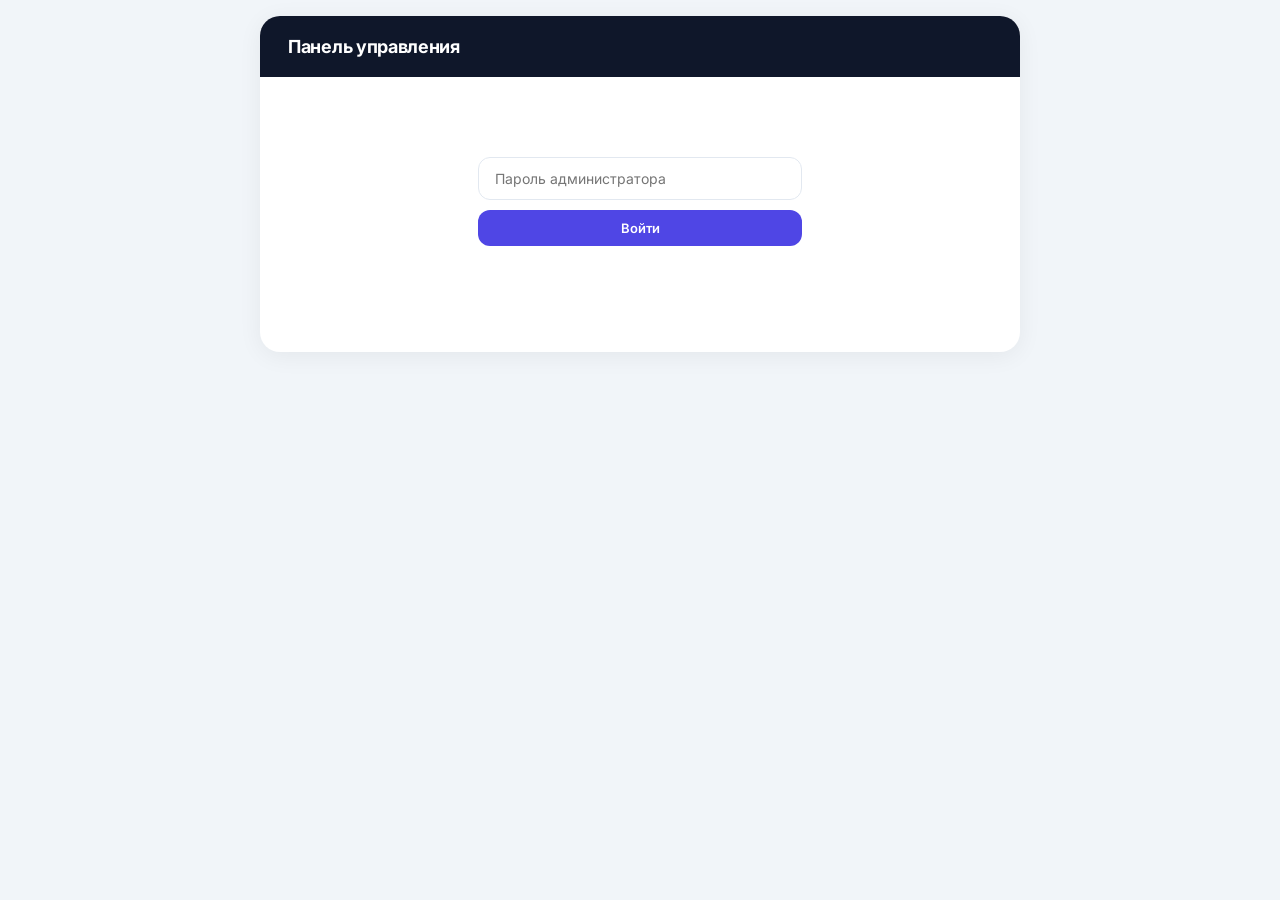
==== commit 6ef042f8: "Update adminkapanel.html" ====
--- a/adminkapanel.html
+++ b/adminkapanel.html
@@ -2,146 +2,125 @@
 <html lang="ru">
 <head>
   <meta charset="UTF-8">
-  <meta name="viewport" content="width=device-width,initial-scale=1,maximum-scale=1,user-scalable=no">
+  <meta name="viewport" content="width=device-width,initial-scale=1">
   <title>Панель управления</title>
+  <link rel="preconnect" href="https://fonts.googleapis.com">
   <link href="https://fonts.googleapis.com/css2?family=Inter:wght@400;500;600;700&display=swap" rel="stylesheet">
   <style>
     * { box-sizing: border-box; margin: 0; padding: 0; }
-    body { font-family: 'Inter', -apple-system, sans-serif; background: #f1f5f9; min-height: 100vh; display: flex; align-items: center; justify-content: center; padding: 16px; }
-    .panel { width: 100%; max-width: 720px; background: #fff; border-radius: 24px; box-shadow: 0 4px 32px rgba(0,0,0,.06); overflow: hidden; }
-    .panel-header { background: #0f172a; color: #fff; padding: 28px 32px; }
-    .panel-header h1 { font-size: 22px; font-weight: 700; letter-spacing: -.5px; }
-    .panel-header p { font-size: 13px; color: #94a3b8; margin-top: 4px; }
-    .panel-body { padding: 24px 32px; }
-    .card { background: #f8fafc; border: 1px solid #e2e8f0; border-radius: 16px; padding: 24px; margin-bottom: 20px; }
-    .card-title { font-size: 15px; font-weight: 700; color: #0f172a; margin-bottom: 16px; display: flex; align-items: center; gap: 10px; }
-    .card-title .icon { width: 36px; height: 36px; border-radius: 10px; display: flex; align-items: center; justify-content: center; font-size: 18px; flex-shrink: 0; }
-    .icon-green { background: #d1fae5; color: #047857; }
-    .icon-blue { background: #dbeafe; color: #1e40af; }
-    .icon-red { background: #ffe4e6; color: #be123c; }
-    .input-row { display: flex; gap: 10px; flex-wrap: wrap; }
-    input, select { flex: 1; min-width: 120px; padding: 14px 16px; border: 1px solid #e2e8f0; border-radius: 12px; font-size: 14px; font-family: inherit; background: #fff; transition: all .15s; }
+    body { font-family: 'Inter', system-ui, -apple-system, sans-serif; background: #f1f5f9; min-height: 100vh; padding: 16px; }
+    .container { max-width: 760px; margin: 0 auto; }
+    .card { background: #fff; border-radius: 20px; box-shadow: 0 4px 24px rgba(0,0,0,.06); overflow: hidden; margin-bottom: 20px; }
+    .card-header { background: #0f172a; color: #fff; padding: 20px 28px; display: flex; justify-content: space-between; align-items: center; flex-wrap: wrap; gap: 10px; }
+    .card-header h2 { font-size: 18px; font-weight: 700; letter-spacing: -.3px; }
+    .badge-count { background: rgba(255,255,255,.15); padding: 6px 14px; border-radius: 999px; font-size: 13px; font-weight: 600; }
+    .card-body { padding: 20px 28px; }
+    .section-title { font-size: 12px; font-weight: 700; text-transform: uppercase; letter-spacing: .8px; color: #64748b; margin-bottom: 12px; }
+    .input-row { display: flex; gap: 10px; flex-wrap: wrap; margin-bottom: 10px; }
+    input, select { flex: 1; min-width: 100px; padding: 12px 16px; border: 1px solid #e2e8f0; border-radius: 12px; font-size: 14px; font-family: inherit; background: #fff; transition: border .2s; }
     input:focus, select:focus { outline: none; border-color: #4f46e5; box-shadow: 0 0 0 3px rgba(79,70,229,.1); }
-    .btn { padding: 14px 24px; border-radius: 12px; font-size: 14px; font-weight: 600; cursor: pointer; border: none; transition: all .15s; font-family: inherit; white-space: nowrap; }
+    .btn { padding: 10px 18px; border-radius: 12px; font-size: 13px; font-weight: 600; cursor: pointer; border: none; transition: all .2s; font-family: inherit; white-space: nowrap; }
     .btn-primary { background: #4f46e5; color: #fff; }
-    .btn-primary:hover { background: #4338ca; transform: translateY(-1px); box-shadow: 0 4px 12px rgba(79,70,229,.3); }
-    .btn-primary:disabled { opacity: .5; transform: none; box-shadow: none; }
+    .btn-primary:hover { background: #4338ca; }
+    .btn-primary:disabled { opacity: .5; cursor: not-allowed; }
     .btn-danger { background: #fff; color: #e11d48; border: 1px solid #fecdd3; }
     .btn-danger:hover { background: #ffe4e6; }
-    .btn-outline { background: #fff; color: #334155; border: 1px solid #e2e8f0; }
-    .btn-outline:hover { background: #f1f5f9; }
-    .btn-sm { padding: 8px 14px; font-size: 12px; }
-    .code-display { background: #0f172a; color: #fff; border-radius: 16px; padding: 24px; text-align: center; margin-top: 16px; display: none; }
-    .code-display .code { font-size: 42px; font-weight: 700; letter-spacing: 10px; }
-    .code-display .meta { font-size: 13px; color: #94a3b8; margin-top: 6px; }
-    .code-display .copy-btn { margin-top: 12px; }
-    .table-wrap { border: 1px solid #e2e8f0; border-radius: 12px; overflow-x: auto; max-height: 350px; overflow-y: auto; }
+    .btn-secondary { background: #f1f5f9; color: #334155; border: 1px solid #e2e8f0; font-size: 12px; padding: 6px 14px; }
+    .btn-secondary:hover { background: #e2e8f0; }
+    .code-big { background: #f8fafc; border: 1px solid #e2e8f0; border-radius: 16px; padding: 20px; text-align: center; margin-top: 12px; display: none; }
+    .code-big .code { font-size: 36px; font-weight: 700; letter-spacing: 10px; color: #0f172a; }
+    .code-big .meta { font-size: 12px; color: #64748b; margin-top: 6px; }
+    .tabs { display: flex; gap: 4px; margin-bottom: 16px; background: #f1f5f9; border-radius: 12px; padding: 4px; }
+    .tab { flex: 1; text-align: center; padding: 10px; border-radius: 10px; font-size: 13px; font-weight: 600; cursor: pointer; color: #64748b; transition: all .2s; }
+    .tab.active { background: #fff; color: #0f172a; box-shadow: 0 1px 3px rgba(0,0,0,.08); }
+    .table-wrap { overflow-x: auto; border: 1px solid #e2e8f0; border-radius: 12px; max-height: 400px; overflow-y: auto; }
     table { width: 100%; border-collapse: collapse; font-size: 13px; }
-    th { text-align: left; padding: 12px 16px; background: #f8fafc; color: #64748b; font-weight: 600; font-size: 11px; text-transform: uppercase; letter-spacing: .5px; position: sticky; top: 0; }
-    td { padding: 12px 16px; border-bottom: 1px solid #f1f5f9; color: #334155; }
-    tr:hover td { background: #f8fafc; }
+    th { text-align: left; padding: 12px 14px; background: #f8fafc; color: #64748b; font-weight: 600; font-size: 11px; text-transform: uppercase; letter-spacing: .5px; border-bottom: 1px solid #e2e8f0; position: sticky; top: 0; }
+    td { padding: 12px 14px; border-bottom: 1px solid #f1f5f9; color: #334155; }
+    tr:last-child td { border-bottom: none; }
     .badge { display: inline-block; padding: 4px 10px; border-radius: 999px; font-size: 11px; font-weight: 600; }
     .badge-active { background: #d1fae5; color: #047857; }
+    .badge-used { background: #dbeafe; color: #1e40af; }
     .badge-expired { background: #f1f5f9; color: #94a3b8; }
-    .badge-used { background: #dbeafe; color: #1e40af; }
-    .msg { font-size: 13px; color: #64748b; margin-top: 10px; min-height: 20px; }
-    .login-box { max-width: 380px; margin: 40px auto; text-align: center; }
-    .login-box input { width: 100%; margin-bottom: 12px; }
+    .badge-revoked { background: #ffe4e6; color: #be123c; }
+    .msg { font-size: 13px; color: #64748b; margin-top: 8px; min-height: 18px; }
+    .login-box { max-width: 380px; margin: 60px auto; }
+    .login-box input { width: 100%; margin-bottom: 10px; }
     .login-box .btn { width: 100%; }
     #panel { display: none; }
-    .tabs { display: flex; gap: 4px; margin-bottom: 16px; background: #f1f5f9; border-radius: 12px; padding: 4px; }
-    .tab { flex: 1; text-align: center; padding: 10px; border-radius: 10px; font-size: 13px; font-weight: 600; cursor: pointer; color: #64748b; transition: all .15s; }
-    .tab.active { background: #fff; color: #0f172a; box-shadow: 0 1px 3px rgba(0,0,0,.08); }
-    .stat-row { display: flex; gap: 8px; flex-wrap: wrap; margin-bottom: 16px; }
-    .stat-item { flex: 1; min-width: 80px; background: #fff; border: 1px solid #e2e8f0; border-radius: 12px; padding: 12px; text-align: center; }
-    .stat-item .stat-num { font-size: 22px; font-weight: 700; color: #0f172a; }
-    .stat-item .stat-label { font-size: 11px; color: #94a3b8; margin-top: 2px; }
-    @media (max-width: 480px) {
-      .panel-body { padding: 16px; }
-      .input-row { flex-direction: column; }
-      .btn { width: 100%; }
-      .stat-row { gap: 6px; }
-      .stat-item { min-width: 60px; padding: 10px; }
-      .stat-item .stat-num { font-size: 18px; }
-    }
+    .empty-state { text-align: center; padding: 30px; color: #94a3b8; }
+    @media (max-width: 500px) { .card-body { padding: 14px; } }
   </style>
 </head>
 <body>
 
-<div class="panel" id="loginBox">
-  <div class="panel-header">
-    <h1>Панель управления</h1>
-    <p>Введите пароль для входа</p>
+<div class="container">
+  <div class="card" id="loginBox">
+    <div class="card-header"><h2>Панель управления</h2></div>
+    <div class="card-body login-box">
+      <input type="password" id="pass" placeholder="Пароль администратора">
+      <button class="btn btn-primary" onclick="login()">Войти</button>
+      <div class="msg" id="msgLogin"></div>
+    </div>
   </div>
-  <div class="panel-body login-box">
-    <input type="password" id="pass" placeholder="Пароль администратора">
-    <button class="btn btn-primary" onclick="login()">Войти</button>
-    <div class="msg" id="msgLogin"></div>
-  </div>
-</div>
-
-<div class="panel" id="panel">
-  <div class="panel-header">
-    <h1>Панель управления</h1>
-    <p>Создание кодов и управление доступами</p>
-  </div>
-  <div class="panel-body">
-    
-    <div class="stat-row" id="statRow">
-      <div class="stat-item"><div class="stat-num" id="totalCodes">0</div><div class="stat-label">Всего кодов</div></div>
-      <div class="stat-item"><div class="stat-num" id="activeCodes">0</div><div class="stat-label">Активных</div></div>
-      <div class="stat-item"><div class="stat-num" id="expiredCodes">0</div><div class="stat-label">Истекших</div></div>
+
+  <div id="panel">
+    <div class="card">
+      <div class="card-header"><h2>Создать код доступа</h2></div>
+      <div class="card-body">
+        <div class="input-row">
+          <input type="text" id="name" placeholder="Имя клиента или номер чека">
+          <select id="ttl">
+            <option value="604800">7 дней</option>
+            <option value="1209600">14 дней</option>
+            <option value="2592000" selected>30 дней</option>
+            <option value="7776000">3 месяца</option>
+            <option value="31536000">1 год</option>
+          </select>
+          <button class="btn btn-primary" onclick="createCode()">Создать</button>
+        </div>
+        <div class="code-big" id="codeDisplay">
+          <div class="code" id="code"></div>
+          <div class="meta" id="codeMeta"></div>
+        </div>
+        <div class="msg" id="msgCreate"></div>
+      </div>
     </div>
 
     <div class="card">
-      <div class="card-title"><span class="icon icon-green">K</span>Создать код доступа</div>
-      <div class="input-row">
-        <input type="text" id="name" placeholder="Имя клиента или номер чека">
-        <select id="ttl">
-          <option value="604800">7 дней</option>
-          <option value="1209600">14 дней</option>
-          <option value="2592000" selected>30 дней</option>
-          <option value="7776000">3 месяца</option>
-          <option value="31536000">1 год</option>
-        </select>
-        <button class="btn btn-primary" onclick="createCode()">Создать код</button>
+      <div class="card-header">
+        <h2>Управление доступами</h2>
+        <span class="badge-count" id="activeCount">0</span>
       </div>
-      <div class="code-display" id="codeDisplay">
-        <div class="code" id="code"></div>
-        <div class="meta" id="codeMeta"></div>
-        <button class="btn btn-outline copy-btn" onclick="copyCode()">Скопировать код</button>
+      <div class="card-body">
+        <div class="tabs">
+          <div class="tab active" onclick="switchTab('active')">Активные</div>
+          <div class="tab" onclick="switchTab('history')">История</div>
+        </div>
+        <div class="input-row" style="margin-bottom:12px;">
+          <input type="text" id="searchInput" placeholder="Поиск по имени..." oninput="filterTable()">
+          <button class="btn btn-secondary" onclick="loadStats()">Обновить</button>
+        </div>
+        <div class="table-wrap">
+          <table>
+            <thead><tr><th>Клиент</th><th>Код</th><th>Создан</th><th>Истекает</th><th>Статус</th><th></th></tr></thead>
+            <tbody id="statsBody"><tr><td colspan="6"><div class="empty-state">Загрузка...</div></td></tr></tbody>
+          </table>
+        </div>
+        <div class="msg" id="msgStats"></div>
       </div>
-      <div class="msg" id="msgCreate"></div>
     </div>
 
     <div class="card">
-      <div class="card-title"><span class="icon icon-blue">H</span>История доступов</div>
-      <div class="input-row" style="margin-bottom:12px;">
-        <input type="text" id="searchInput" placeholder="Поиск по имени..." oninput="filterTable()">
-        <button class="btn btn-outline" onclick="loadStats()" style="flex:0;">Обновить</button>
+      <div class="card-header"><h2>Отозвать доступ</h2></div>
+      <div class="card-body">
+        <div class="input-row">
+          <input type="text" id="revokeName" placeholder="Имя клиента для отзыва">
+          <button class="btn btn-danger" onclick="revokeAccess()">Отозвать доступ</button>
+        </div>
+        <div class="msg" id="msgRevoke"></div>
       </div>
-      <div class="tabs">
-        <div class="tab active" onclick="switchTab('active')">Активные</div>
-        <div class="tab" onclick="switchTab('history')">История</div>
-      </div>
-      <div class="table-wrap">
-        <table>
-          <thead><tr><th>Клиент</th><th>Код</th><th>Создан</th><th>Истекает</th><th>Статус</th><th></th></tr></thead>
-          <tbody id="statsBody"><tr><td colspan="6" style="text-align:center;color:#94a3b8;padding:20px;">Загрузка...</td></tr></tbody>
-        </table>
-      </div>
-      <div class="msg" id="msgStats"></div>
     </div>
-
-    <div class="card">
-      <div class="card-title"><span class="icon icon-red">X</span>Отозвать доступ</div>
-      <div class="input-row">
-        <input type="text" id="revokeName" placeholder="Имя клиента для отзыва">
-        <button class="btn btn-danger" onclick="revokeAccess()">Отозвать доступ</button>
-      </div>
-      <div class="msg" id="msgRevoke"></div>
-    </div>
-
   </div>
 </div>
 
@@ -149,6 +128,7 @@
 let adminPass = '';
 let currentTab = 'active';
 let allCodes = [];
+let allAccessKeys = [];
 
 async function login() {
     adminPass = document.getElementById('pass').value;
@@ -188,87 +168,156 @@
     if (r.ok) {
         document.getElementById('code').textContent = data.code;
         const days = Math.round(ttl/86400);
-        document.getElementById('codeMeta').textContent = 'Срок: ' + days + ' дн. | Клиент: ' + name;
+        document.getElementById('codeMeta').textContent = `Срок: ${days} дн. | Клиент: ${name}`;
         document.getElementById('codeDisplay').style.display = 'block';
-        document.getElementById('msgCreate').textContent = 'Код создан';
-        document.getElementById('name').value = '';
+        document.getElementById('msgCreate').textContent = '';
         loadStats();
     } else {
-        document.getElementById('msgCreate').textContent = 'Ошибка создания';
+        document.getElementById('msgCreate').textContent = 'Ошибка создания кода';
     }
     btn.disabled = false;
-}
-
-function copyCode() {
-    const code = document.getElementById('code').textContent;
-    navigator.clipboard.writeText(code);
-    alert('Код скопирован: ' + code);
 }
 
 async function revokeAccess() {
     const name = document.getElementById('revokeName').value.trim();
     if (!name) { document.getElementById('msgRevoke').textContent = 'Введите имя клиента'; return; }
-    document.getElementById('msgRevoke').textContent = 'Отзыв...';
-    
-    const r = await fetch('/.netlify/functions/admin', {
-        method:'POST', headers:{'Content-Type':'application/json'},
-        body: JSON.stringify({pass:adminPass, name, action:'revoke'})
+    
+    document.getElementById('msgRevoke').textContent = 'Отзыв доступа...';
+    
+    // Удаляем ключ доступа
+    await fetch(`https://credible-cod-118862.upstash.io/del/access:${name}`, {
+        headers: { Authorization: `Bearer gQAAAAAAAdBOAAIgcDFjOWRlYzhjMjJmYmI0NGYyOTNjMjI3ZWQzODY4Zjk0ZA` }
     });
     
-    if (r.ok) {
-        document.getElementById('msgRevoke').textContent = 'Доступ отозван: ' + name;
-        document.getElementById('revokeName').value = '';
-        loadStats();
-    } else {
-        document.getElementById('msgRevoke').textContent = 'Ошибка отзыва';
-    }
+    // Удаляем все коды с этим именем
+    const keysToDelete = allCodes.filter(c => c.name === name);
+    for (const k of keysToDelete) {
+        if (k.code !== '-') {
+            await fetch(`https://credible-cod-118862.upstash.io/del/code:${k.code}`, {
+                headers: { Authorization: `Bearer gQAAAAAAAdBOAAIgcDFjOWRlYzhjMjJmYmI0NGYyOTNjMjI3ZWQzODY4Zjk0ZA` }
+            });
+        }
+    }
+    
+    document.getElementById('msgRevoke').textContent = `Доступ для "${name}" полностью отозван.`;
+    document.getElementById('revokeName').value = '';
+    loadStats();
 }
 
 async function loadStats() {
-    allCodes = [];
+    document.getElementById('msgStats').textContent = '';
     try {
-        const r = await fetch('/.netlify/functions/admin', {
-            method:'POST', headers:{'Content-Type':'application/json'},
-            body: JSON.stringify({pass:adminPass, action:'list'})
+        allCodes = [];
+        
+        // Загружаем ключи доступа access:*
+        const r1 = await fetch('https://credible-cod-118862.upstash.io/keys/access:*', {
+            headers: { Authorization: `Bearer gQAAAAAAAdBOAAIgcDFjOWRlYzhjMjJmYmI0NGYyOTNjMjI3ZWQzODY4Zjk0ZA` }
         });
-        if (r.ok) {
-            const data = await r.json();
-            allCodes = (data.codes || []).map(c => ({
-                name: c.name,
-                code: c.code,
-                createdAt: new Date(c.createdAt),
-                expiresAt: new Date(c.expiresAt),
-                isActive: new Date(c.expiresAt) > new Date()
-            }));
-            allCodes.sort((a,b) => b.createdAt - a.createdAt);
+        const d1 = await r1.json();
+        allAccessKeys = d1.result || [];
+        
+        for (const accessKey of allAccessKeys) {
+            const r = await fetch(`https://credible-cod-118862.upstash.io/get/${accessKey}`, {
+                headers: { Authorization: `Bearer gQAAAAAAAdBOAAIgcDFjOWRlYzhjMjJmYmI0NGYyOTNjMjI3ZWQzODY4Zjk0ZA` }
+            });
+            const d = await r.json();
+            if (d.result) {
+                try {
+                    const info = JSON.parse(d.result);
+                    allCodes.push({
+                        name: info.name,
+                        code: '-',
+                        createdAt: new Date(info.createdAt || Date.now()),
+                        expiresAt: new Date(info.expiresAt || Date.now()),
+                        isActive: true,
+                        isUsed: false
+                    });
+                } catch(e) {}
+            }
         }
-    } catch(e) {}
-    
-    document.getElementById('totalCodes').textContent = allCodes.length;
-    document.getElementById('activeCodes').textContent = allCodes.filter(c => c.isActive).length;
-    document.getElementById('expiredCodes').textContent = allCodes.filter(c => !c.isActive).length;
-    filterTable();
+        
+        // Загружаем неиспользованные коды code:*
+        const r2 = await fetch('https://credible-cod-118862.upstash.io/keys/code:*', {
+            headers: { Authorization: `Bearer gQAAAAAAAdBOAAIgcDFjOWRlYzhjMjJmYmI0NGYyOTNjMjI3ZWQzODY4Zjk0ZA` }
+        });
+        const d2 = await r2.json();
+        const codeKeys = d2.result || [];
+        
+        for (const key of codeKeys) {
+            const r = await fetch(`https://credible-cod-118862.upstash.io/get/${key}`, {
+                headers: { Authorization: `Bearer gQAAAAAAAdBOAAIgcDFjOWRlYzhjMjJmYmI0NGYyOTNjMjI3ZWQzODY4Zjk0ZA` }
+            });
+            const d = await r.json();
+            if (d.result) {
+                try {
+                    const info = JSON.parse(d.result);
+                    const expires = new Date(info.expiresAt);
+                    const now = new Date();
+                    allCodes.push({
+                        name: info.name,
+                        code: key.replace('code:',''),
+                        createdAt: new Date(info.createdAt),
+                        expiresAt: expires,
+                        isActive: expires > now,
+                        isUsed: false
+                    });
+                } catch(e) {}
+            }
+        }
+        
+        // Убираем дубликаты
+        const seen = new Set();
+        allCodes = allCodes.filter(c => {
+            const key = c.name + c.code;
+            if (seen.has(key)) return false;
+            seen.add(key);
+            return true;
+        });
+        
+        allCodes.sort((a,b) => b.createdAt - a.createdAt);
+        
+        const activeCodes = allCodes.filter(c => c.isActive);
+        document.getElementById('activeCount').textContent = activeCodes.length;
+        
+        filterTable();
+        document.getElementById('msgStats').textContent = `Всего записей: ${allCodes.length} | Активных: ${activeCodes.length}`;
+    } catch(e) {
+        document.getElementById('msgStats').textContent = 'Ошибка загрузки';
+    }
 }
 
 function filterTable() {
     const query = document.getElementById('searchInput').value.toLowerCase();
     let filtered = currentTab === 'active' ? allCodes.filter(c => c.isActive) : [...allCodes];
     if (query) filtered = filtered.filter(c => c.name.toLowerCase().includes(query));
-    
-    document.getElementById('statsBody').innerHTML = filtered.map(c => `
-        <tr>
+    renderTable(filtered);
+}
+
+function renderTable(codes) {
+    let html = '';
+    for (const c of codes) {
+        let statusBadge = '';
+        if (c.isActive) statusBadge = '<span class="badge badge-active">Активен</span>';
+        else if (c.expiresAt < new Date()) statusBadge = '<span class="badge badge-expired">Истёк</span>';
+        else statusBadge = '<span class="badge badge-used">Использован</span>';
+        
+        html += `<tr>
             <td><strong>${c.name}</strong></td>
-            <td style="font-family:monospace;font-weight:600;">${c.code}</td>
-            <td style="font-size:12px;">${c.createdAt.toLocaleString('ru-RU')}</td>
-            <td style="font-size:12px;">${c.expiresAt.toLocaleString('ru-RU')}</td>
-            <td>
-                <span class="badge ${c.isActive ? 'badge-active' : c.expiresAt < new Date() ? 'badge-expired' : 'badge-used'}">${c.isActive ? 'Активен' : c.expiresAt < new Date() ? 'Истёк' : 'Использован'}</span>
+            <td style="font-family:monospace;">${c.code}</td>
+            <td>${c.createdAt.toLocaleString('ru-RU')}</td>
+            <td>${c.expiresAt.toLocaleString('ru-RU')}</td>
+            <td>${statusBadge}</td>
+            <td style="text-align:right;">
+                ${c.isActive ? `<button class="btn btn-danger" style="padding:4px 10px;font-size:11px;" onclick="revokeByName('${c.name}')">Отозвать</button>` : '<span style="color:#94a3b8;font-size:11px;">—</span>'}
             </td>
-            <td>
-                ${c.isActive ? `<button class="btn btn-danger btn-sm" onclick="document.getElementById('revokeName').value='${c.name}';revokeAccess();">Отозвать</button>` : ''}
-            </td>
-        </tr>
-    `).join('') || '<tr><td colspan="6" style="text-align:center;color:#94a3b8;padding:20px;">Нет записей</td></tr>';
+        </tr>`;
+    }
+    document.getElementById('statsBody').innerHTML = html || '<tr><td colspan="6"><div class="empty-state">Нет записей</div></td></tr>';
+}
+
+function revokeByName(name) {
+    document.getElementById('revokeName').value = name;
+    revokeAccess();
 }
 </script>
 </body>
